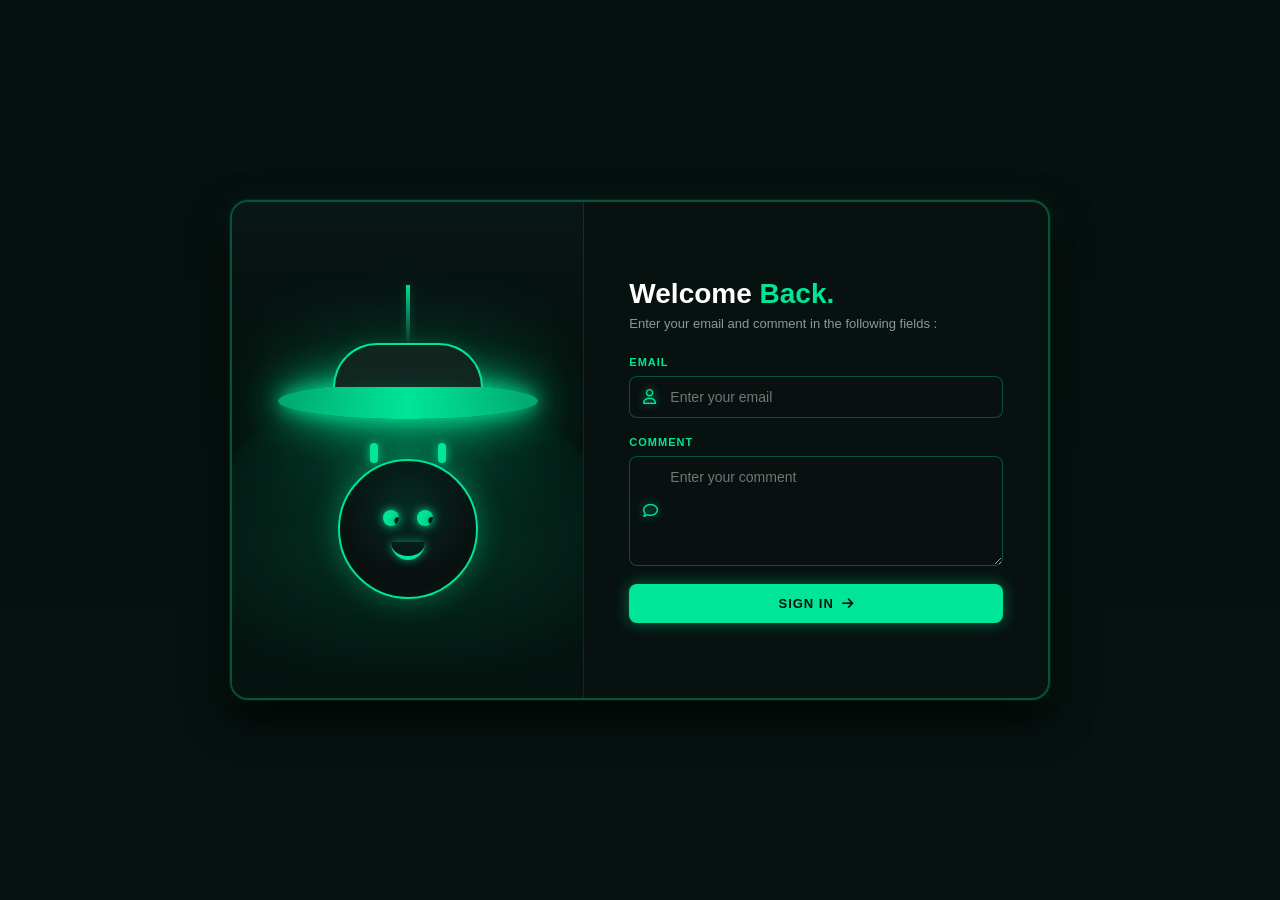
==== formulaire.html @ 98d01e90 "Add files via upload" ====
<!DOCTYPE html>
<html lang="fr">
<head>
  <meta charset="UTF-8">
  <meta name="viewport" content="width=device-width, initial-scale=1.0">
  <title>Connexion - Design Néon</title>
  <!-- Font Awesome pour les icônes -->
  <link rel="stylesheet" href="https://cdnjs.cloudflare.com/ajax/libs/font-awesome/6.4.0/css/all.min.css">
  <style>
    * {
      box-sizing: border-box;
      margin: 0;
      padding: 0;
      font-family: 'Segoe UI', Tahoma, Geneva, Verdana, sans-serif;
    }

    body {
      min-height: 100vh;
      display: flex;
      justify-content: center;
      align-items: center;
      background:
        linear-gradient(180deg, rgba(5, 17, 15, 1) 0%, rgba(3, 12, 11, 1) 100%),
        radial-gradient(circle at center, rgba(0, 230, 153, 0.08), transparent 38%);
      background-color: #071410;
      background-image:
        radial-gradient(rgba(0, 230, 153, 0.08) 1px, transparent 1px),
        linear-gradient(180deg, rgba(5, 15, 14, 1), rgba(6, 18, 16, 1));
      background-size: 16px 16px, 100% 100%;
    }

    /* Carte Principale */
    .login-card {
      display: flex;
      width: 820px;
      max-width: 94%;
      height: 500px;
      background: rgba(8, 19, 17, 0.9);
      border-radius: 18px;
      border: 2px solid rgba(0, 230, 153, 0.3);
      box-shadow: 0 0 0 1px rgba(0, 230, 153, 0.08), 0 18px 40px rgba(0, 0, 0, 0.85), 0 0 25px rgba(0, 230, 153, 0.1);
      overflow: hidden;
      backdrop-filter: blur(10px);
    }

    /* Section Gauche (Illustration) */
    .left-section {
      flex: 1;
      background:
        radial-gradient(circle at center, rgba(0, 230, 153, 0.15), transparent 30%),
        linear-gradient(180deg, rgba(8, 23, 21, 0.98), rgba(5, 12, 11, 1) 35%, rgba(4, 11, 10, 1) 100%);
      border-right: 1px solid rgba(0, 230, 153, 0.16);
      display: flex;
      flex-direction: column;
      align-items: center;
      justify-content: center;
      padding: 18px 20px 22px;
      position: relative;
      overflow: hidden;
    }

    .left-section::before {
      content: "";
      position: absolute;
      inset: 0;
      background: linear-gradient(180deg, transparent 0%, rgba(0, 230, 153, 0.04) 100%);
      pointer-events: none;
    }

    /* Lampe */
    .lamp-container {
      display: flex;
      flex-direction: column;
      align-items: center;
      position: relative;
      margin-top: -12px;
      z-index: 1;
    }

    .lamp-cord {
      width: 4px;
      height: 58px;
      background: linear-gradient(180deg, #00e699, #10342d);
      box-shadow: 0 0 10px rgba(0, 230, 153, 0.25);
      opacity: 0.95;
    }

    .lamp-shade {
      width: 150px;
      height: 44px;
      background: rgba(18, 35, 31, 0.95);
      border: 2px solid #00e699;
      border-bottom: none;
      border-radius: 110px 110px 0 0;
      box-shadow: 0 0 18px rgba(0, 230, 153, 0.12);
      position: relative;
    }

    .lamp-light {
      width: 260px;
      height: 36px;
      background: linear-gradient(90deg, rgba(0, 230, 153, 0.7), rgba(0, 230, 153, 1), rgba(0, 230, 153, 0.7));
      border-radius: 50%;
      box-shadow: 0 0 18px rgba(0, 230, 153, 0.8), 0 0 40px rgba(0, 230, 153, 1), 0 0 100px rgba(0, 230, 153, 0.9);
      margin-top: -4px;
    }

    .light-beam {
      position: absolute;
      top: 92px;
      left: 50%;
      transform: translateX(-50%);
      width: 520px;
      height: 300px;
      background: radial-gradient(ellipse at center, rgba(0, 230, 153, 0.22) 0%, rgba(0, 230, 153, 0.10) 28%, rgba(0, 230, 153, 0.04) 58%, transparent 78%);
      border-radius: 50% 50% 0 0 / 100% 100% 0 0;
      pointer-events: none;
      filter: blur(4px);
      opacity: 1;
    }

    /* Avatar Robot */
    .robot-avatar {
      width: 140px;
      height: 140px;
      background: radial-gradient(circle at 50% 35%, rgba(5, 42, 34, 0.9), rgba(9, 16, 16, 1) 62%);
      border: 2px solid #00e699;
      border-radius: 50%;
      display: flex;
      justify-content: center;
      align-items: center;
      box-shadow: 0 0 28px rgba(0, 230, 153, 0.35), inset 0 0 16px rgba(0, 230, 153, 0.05);
      margin-top: 40px;
      z-index: 2;
      position: relative;
    }

    .robot-avatar::before,
    .robot-avatar::after {
      content: "";
      position: absolute;
      top: -18px;
      width: 8px;
      height: 20px;
      background: #00e699;
      border-radius: 999px;
      box-shadow: 0 0 10px rgba(0, 230, 153, 0.8);
    }

    .robot-avatar::before {
      left: 30px;
    }

    .robot-avatar::after {
      right: 30px;
    }

    .robot-face {
      width: 100px;
      display: flex;
      flex-direction: column;
      align-items: center;
      gap: 16px;
      transform: translateY(6px);
    }

    .eyes {
      display: flex;
      gap: 18px;
    }

    .eye {
      position: relative;
      width: 16px;
      height: 16px;
      background: #00e699;
      border-radius: 50%;
      box-shadow: 0 0 10px #00e699;
      overflow: hidden;
    }

    .pupil {
      position: absolute;
      width: 7px;
      height: 7px;
      left: 50%;
      top: 50%;
      transform: translate(-50%, -50%);
      background: #031b15;
      border-radius: 50%;
      box-shadow: 0 0 8px rgba(3, 27, 21, 0.7);
      transition: transform 0.18s ease-out;
    }

    .smile {
      width: 34px;
      height: 18px;
      border-bottom: 4px solid #00e699;
      border-radius: 0 0 22px 22px;
      box-shadow: 0 0 8px rgba(0, 230, 153, 0.6);
    }

    /* Section Droite (Formulaire) */
    .right-section {
      flex: 1.2;
      padding: 40px 45px;
      display: flex;
      flex-direction: column;
      justify-content: center;
      color: #ffffff;
    }

    .header h2 {
      font-size: 28px;
      font-weight: 600;
      margin-bottom: 6px;
    }

    .header h2 span {
      color: #00e699;
    }

    .header p {
      color: #8a9996;
      font-size: 13px;
      margin-bottom: 25px;
    }

    /* Champs de saisie */
    .input-group {
      margin-bottom: 18px;
    }

    .input-group label {
      display: block;
      font-size: 11px;
      font-weight: 700;
      color: #00e699;
      letter-spacing: 1px;
      margin-bottom: 8px;
    }

    .input-wrapper {
      position: relative;
      display: flex;
      align-items: center;
    }

    .input-wrapper i {
      position: absolute;
      left: 14px;
      color: #00e699;
      font-size: 15px;
      line-height: 1;
      display: inline-block;
      opacity: 1;
      visibility: visible;
      z-index: 2;
      text-shadow: 0 0 8px rgba(0, 230, 153, 0.7);
    }

    .input-wrapper input,
    .input-wrapper textarea {
      width: 100%;
      padding: 12px 14px 12px 40px;
      background: rgba(10, 18, 18, 0.6);
      border: 1px solid rgba(0, 230, 153, 0.3);
      border-radius: 8px;
      color: #fff;
      font-size: 14px;
      outline: none;
      transition: all 0.3s ease;
      resize: vertical;
      font-family: 'Segoe UI', Tahoma, Geneva, Verdana, sans-serif;
    }

    .input-wrapper textarea {
      min-height: 110px;
      padding-top: 12px;
    }

    .input-wrapper input:focus,
    .input-wrapper textarea:focus {
      border-color: #00e699;
      box-shadow: 0 0 10px rgba(0, 230, 153, 0.2);
    }

    /* Bouton principal */
    .submit-btn {
      width: 100%;
      padding: 12px;
      background: #00e699;
      border: none;
      border-radius: 8px;
      color: #06110e;
      font-weight: 700;
      font-size: 13px;
      letter-spacing: 1px;
      cursor: pointer;
      display: flex;
      justify-content: center;
      align-items: center;
      gap: 8px;
      margin-top: 10px;
      box-shadow: 0 0 15px rgba(0, 230, 153, 0.4);
      transition: all 0.3s ease;
    }

    .submit-btn:hover {
      background: #00cc88;
      box-shadow: 0 0 20px rgba(0, 230, 153, 0.6);
    }

    /* Séparateur "or" */
    .divider {
      display: flex;
      align-items: center;
      text-align: center;
      margin: 20px 0;
      color: #556663;
      font-size: 12px;
    }

    .divider::before, .divider::after {
      content: '';
      flex: 1;
      border-bottom: 1px solid #1a2b28;
    }

    .divider span {
      padding: 0 10px;
    }

    /* Connexion Sociale */
    .social-login {
      display: flex;
      gap: 12px;
    }

    .social-btn {
      flex: 1;
      padding: 10px;
      background: rgba(10, 18, 18, 0.6);
      border: 1px solid rgba(255, 255, 255, 0.1);
      border-radius: 8px;
      color: #fff;
      font-size: 12px;
      font-weight: 600;
      cursor: pointer;
      display: flex;
      align-items: center;
      justify-content: center;
      gap: 8px;
      transition: background 0.3s ease;
    }

    .social-btn i {
      font-size: 14px;
      color: #00e699;
      display: inline-block;
      opacity: 1;
      visibility: visible;
      text-shadow: 0 0 8px rgba(0, 230, 153, 0.7);
    }

    .social-btn:hover {
      background: rgba(20, 35, 33, 0.8);
      border-color: rgba(0, 230, 153, 0.3);
    }

    /* Lien d'inscription */
    .footer-text {
      text-align: center;
      margin-top: 20px;
      font-size: 11px;
      color: #667774;
    }

    .footer-text a {
      color: #00e699;
      text-decoration: underline;
    }

    @media (max-width: 900px) {
      .login-card {
        width: 92%;
        height: auto;
        flex-direction: column;
      }

      .left-section {
        min-height: 260px;
        padding: 22px 20px 10px;
        border-right: none;
        border-bottom: 1px solid rgba(0, 230, 153, 0.16);
      }

      .robot-avatar {
        width: 120px;
        height: 120px;
        margin-top: 18px;
      }

      .lamp-light {
        width: 200px;
      }

      .light-beam {
        width: 300px;
        height: 200px;
      }

      .right-section {
        padding: 26px 22px 30px;
      }
    }

    @media (max-width: 560px) {
      body {
        padding: 16px;
      }

      .login-card {
        width: 100%;
        border-radius: 16px;
      }

      .left-section {
        min-height: 220px;
      }

      .lamp-cord {
        height: 40px;
      }

      .lamp-shade {
        width: 110px;
      }

      .lamp-light {
        width: 160px;
        height: 24px;
      }

      .light-beam {
        width: 220px;
        height: 160px;
      }

      .robot-avatar {
        width: 100px;
        height: 100px;
      }

      .robot-face {
        width: 78px;
      }

      .eye {
        width: 12px;
        height: 12px;
      }

      .pupil {
        width: 5px;
        height: 5px;
      }

      .social-login {
        flex-direction: column;
      }

      .header h2 {
        font-size: 24px;
      }
    }
  </style>
</head>
<body>

  <div class="login-card">
    <!-- Côté Gauche : Illumination & Avatar -->
    <div class="left-section">
      <div class="lamp-container">
        <div class="lamp-cord"></div>
        <div class="lamp-shade"></div>
        <div class="lamp-light"></div>
        <div class="light-beam"></div>
      </div>

      <div class="robot-avatar">
        <div class="robot-face">
          <div class="eyes">
            <div class="eye"><span class="pupil"></span></div>
            <div class="eye"><span class="pupil"></span></div>
          </div>
          <div class="smile"></div>
        </div>
      </div>
    </div>

    <!-- Côté Droit : Formulaire -->
    <div class="right-section">
      <div class="header">
        <h2>Welcome <span>Back.</span></h2>
        <p>Enter your email and comment in the following fields :</p>
      </div>

      <form>
        <div class="input-group">
          <label>EMAIL</label>
          <div class="input-wrapper">
            <i class="fa-regular fa-user"></i>
            <input type="email" placeholder="Enter your email" required>
          </div>
        </div>

        <div class="input-group">
          <label>COMMENT</label>
          <div class="input-wrapper">
            <i class="fa-regular fa-comment"></i>
            <textarea rows="4" placeholder="Enter your comment" required></textarea>
          </div>
        </div>

        <button type="submit" class="submit-btn">
          SIGN IN <i class="fa-solid fa-arrow-right"></i>
        </button>
      </form>

    </div>
  </div>

  <script>
    const pupils = document.querySelectorAll('.pupil');
    const formArea = document.querySelector('.right-section');
    const formInputs = document.querySelectorAll('input, button, .social-btn');
    const emailInput = document.querySelector('input[type="email"]');
    const commentInput = document.querySelector('textarea');
    const form = document.querySelector('form');

    const emailRegex = /^[a-zA-Z0-9._%+-]+@[a-zA-Z0-9.-]+\.[a-zA-Z]{2,}$/;
    const commentRegex = /^(?=\s*\S)([\w\sÀ-ÿ.,!?;:'"()\-/]{10,500})$/;

    function setFieldState(input, isValid) {
      if (!input) return;
      input.style.borderColor = isValid ? '#00e699' : '#ff6b6b';
      input.style.boxShadow = isValid ? '0 0 10px rgba(0, 230, 153, 0.2)' : '0 0 10px rgba(255, 107, 107, 0.2)';
    }

    function validateEmail() {
      if (!emailInput) return true;
      const isValid = emailRegex.test(emailInput.value.trim());
      setFieldState(emailInput, isValid);
      return isValid;
    }

    function validateComment() {
      if (!commentInput) return true;
      const isValid = commentRegex.test(commentInput.value.trim());
      setFieldState(commentInput, isValid);
      return isValid;
    }

    if (emailInput) {
      emailInput.addEventListener('input', validateEmail);
      emailInput.addEventListener('blur', validateEmail);
    }

    if (commentInput) {
      commentInput.addEventListener('input', validateComment);
      commentInput.addEventListener('blur', validateComment);
    }

    if (form) {
      form.addEventListener('submit', (event) => {
        const emailValid = validateEmail();
        const commentValid = validateComment();

        if (!emailValid || !commentValid) {
          event.preventDefault();
        }
      });
    }

    function movePupils(targetX, targetY) {
      pupils.forEach((pupil) => {
        const eye = pupil.parentElement;
        const eyeRect = eye.getBoundingClientRect();
        const centerX = eyeRect.left + eyeRect.width / 2;
        const centerY = eyeRect.top + eyeRect.height / 2;

        const dx = targetX - centerX;
        const dy = targetY - centerY;
        const angle = Math.atan2(dy, dx);
        const maxOffset = 3.5;
        const x = Math.cos(angle) * maxOffset;
        const y = Math.sin(angle) * maxOffset;

        pupil.style.transform = `translate(${x}px, ${y}px)`;
      });
    }

    function lookAtForm() {
      const rect = formArea.getBoundingClientRect();
      const focusTargetX = rect.left + rect.width * 0.72;
      const focusTargetY = rect.top + rect.height * 0.38;
      movePupils(focusTargetX, focusTargetY);
    }

    function lookAtElement(element) {
      const rect = element.getBoundingClientRect();
      const centerX = rect.left + rect.width / 2;
      const centerY = rect.top + rect.height / 2;
      movePupils(centerX, centerY);
    }

    formInputs.forEach((element) => {
      element.addEventListener('focus', () => lookAtElement(element));
      element.addEventListener('mouseenter', () => lookAtElement(element));
    });

    document.addEventListener('pointermove', (event) => {
      if (document.activeElement && document.activeElement.tagName !== 'BODY') {
        lookAtElement(document.activeElement);
        return;
      }
      movePupils(event.clientX, event.clientY);
    });

    document.addEventListener('focusout', () => {
      lookAtForm();
    });

    lookAtForm();
  </script>

</body>
</html>
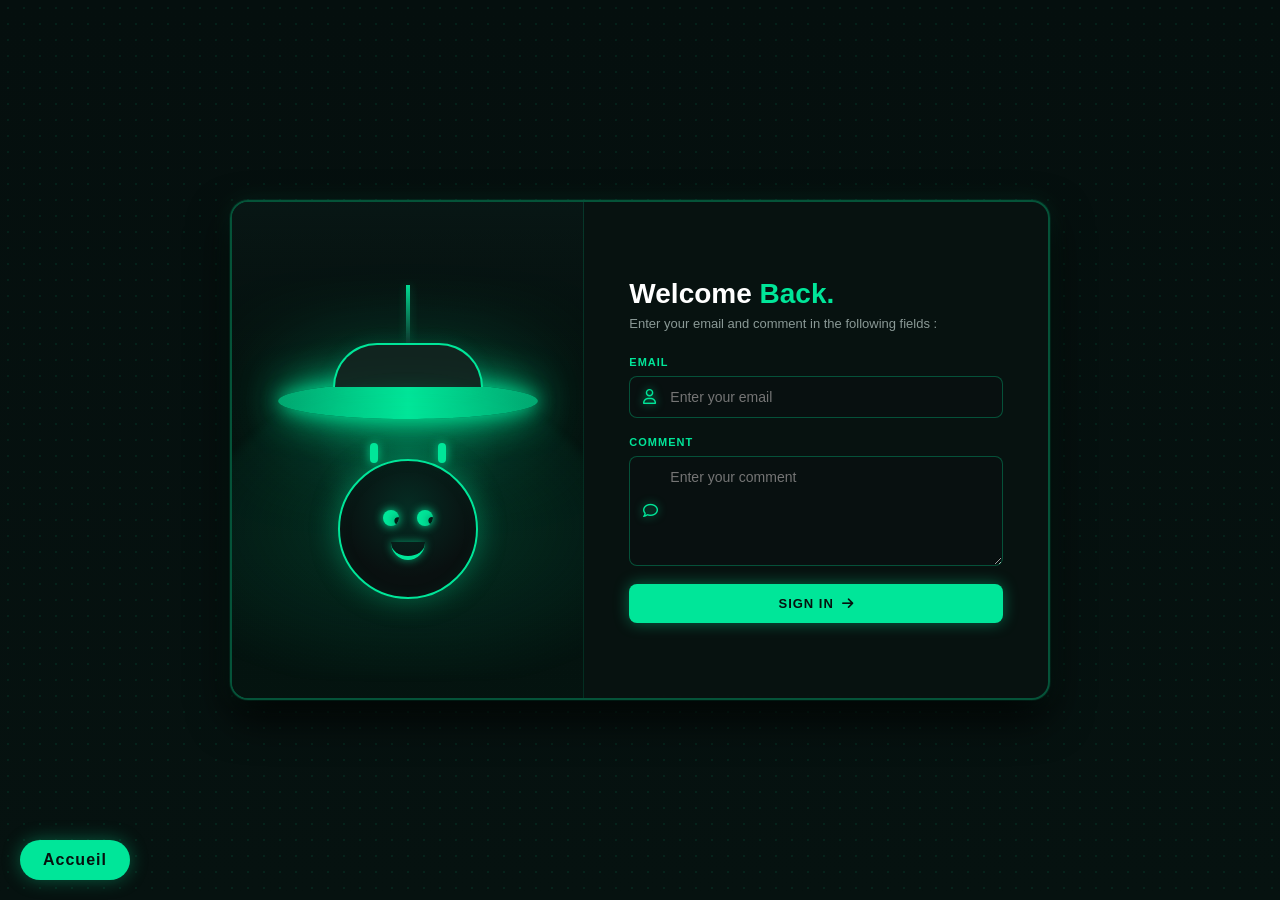
==== commit 4c3abc3c: "Update formulaire.html" ====
--- a/formulaire.html
+++ b/formulaire.html
@@ -311,6 +311,46 @@
       box-shadow: 0 0 20px rgba(0, 230, 153, 0.6);
     }
 
+    .home-btn {
+      position: fixed;
+      left: 20px;
+      bottom: 20px;
+      padding: 10px 22px;
+      background: #00e699;
+      border: 1px solid rgba(0, 230, 153, 0.9);
+      border-radius: 999px;
+      color: #06110e;
+      font-weight: 700;
+      letter-spacing: 1px;
+      text-decoration: none;
+      box-shadow: 0 0 18px rgba(0, 230, 153, 0.35);
+      transition: all 0.3s ease;
+      z-index: 10;
+    }
+
+    .home-btn:hover {
+      background: #00cc88;
+      box-shadow: 0 0 22px rgba(0, 230, 153, 0.5);
+    }
+
+    @media (max-width: 900px) {
+      .home-btn {
+        left: 16px;
+        bottom: 16px;
+        padding: 9px 18px;
+        font-size: 13px;
+      }
+    }
+
+    @media (max-width: 560px) {
+      .home-btn {
+        left: 12px;
+        bottom: 12px;
+        padding: 8px 16px;
+        font-size: 12px;
+      }
+    }
+
     /* Séparateur "or" */
     .divider {
       display: flex;
@@ -531,6 +571,8 @@
     </div>
   </div>
 
+  <a href="index.html" class="home-btn">Accueil</a>
+
   <script>
     const pupils = document.querySelectorAll('.pupil');
     const formArea = document.querySelector('.right-section');
@@ -636,4 +678,4 @@
   </script>
 
 </body>
-</html>+</html>
